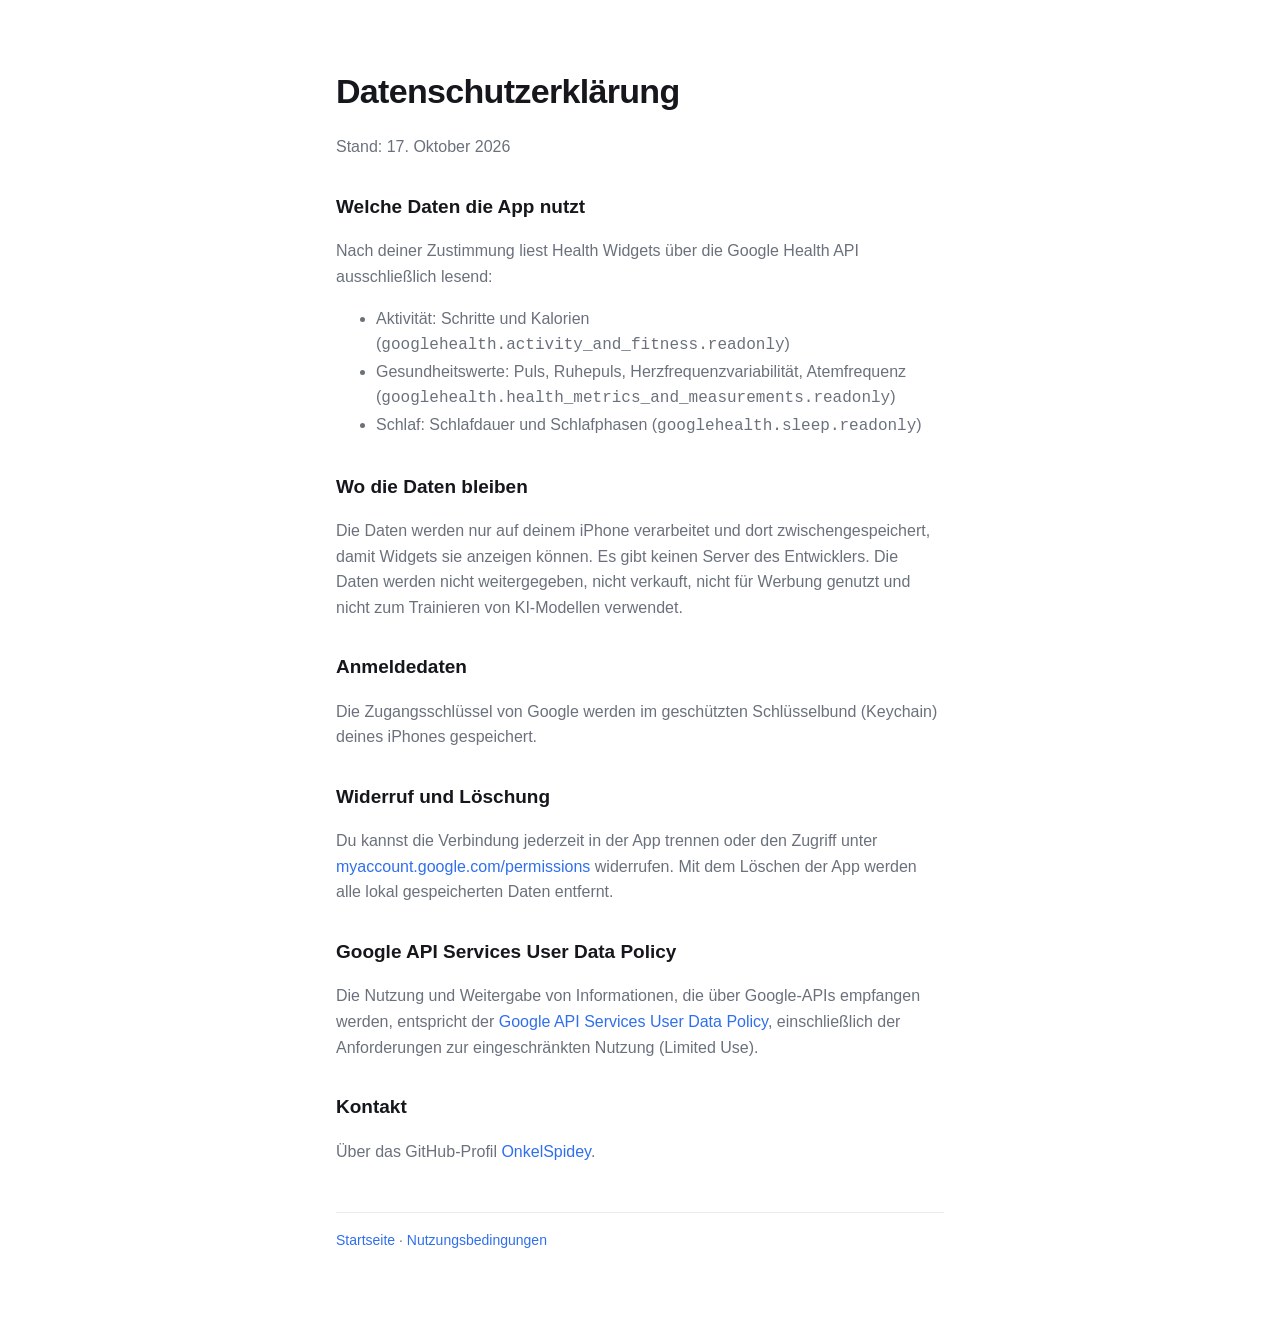
==== privacy.html @ 5466d116 "Startseite, Datenschutz und Nutzungsbedingungen für Health Widgets Co-Authored-By: Claude Opus 5.5 <" ====
<!doctype html>
<html lang="de">
<head>
<meta charset="utf-8"><meta name="viewport" content="width=device-width, initial-scale=1">
<title>Datenschutz · Health Widgets</title>
<link rel="stylesheet" href="style.css">
</head>
<body>
<main>
<h1>Datenschutzerklärung</h1>
<p>Stand: 17. Oktober 2026</p>

<h2>Welche Daten die App nutzt</h2>
<p>Nach deiner Zustimmung liest Health Widgets über die Google Health API ausschließlich lesend:</p>
<ul>
<li>Aktivität: Schritte und Kalorien (<code>googlehealth.activity_and_fitness.readonly</code>)</li>
<li>Gesundheitswerte: Puls, Ruhepuls, Herzfrequenzvariabilität, Atemfrequenz (<code>googlehealth.health_metrics_and_measurements.readonly</code>)</li>
<li>Schlaf: Schlafdauer und Schlafphasen (<code>googlehealth.sleep.readonly</code>)</li>
</ul>

<h2>Wo die Daten bleiben</h2>
<p>Die Daten werden nur auf deinem iPhone verarbeitet und dort zwischengespeichert, damit Widgets sie anzeigen können.
Es gibt keinen Server des Entwicklers. Die Daten werden nicht weitergegeben, nicht verkauft, nicht für Werbung genutzt
und nicht zum Trainieren von KI-Modellen verwendet.</p>

<h2>Anmeldedaten</h2>
<p>Die Zugangsschlüssel von Google werden im geschützten Schlüsselbund (Keychain) deines iPhones gespeichert.</p>

<h2>Widerruf und Löschung</h2>
<p>Du kannst die Verbindung jederzeit in der App trennen oder den Zugriff unter
<a href="https://myaccount.google.com/permissions">myaccount.google.com/permissions</a> widerrufen.
Mit dem Löschen der App werden alle lokal gespeicherten Daten entfernt.</p>

<h2>Google API Services User Data Policy</h2>
<p>Die Nutzung und Weitergabe von Informationen, die über Google-APIs empfangen werden, entspricht der
<a href="https://developers.google.com/terms/api-services-user-data-policy">Google API Services User Data Policy</a>,
einschließlich der Anforderungen zur eingeschränkten Nutzung (Limited Use).</p>

<h2>Kontakt</h2>
<p>Über das GitHub-Profil <a href="https://github.com/OnkelSpidey">OnkelSpidey</a>.</p>

<footer><a href="index.html">Startseite</a> · <a href="terms.html">Nutzungsbedingungen</a></footer>
</main>
</body>
</html>
---- style.css ----
:root { --bg:#ffffff; --text:#15171c; --muted:#6b717c; --line:#e9ecf1; --accent:#2f6fed; }
@media (prefers-color-scheme: dark) { :root { --bg:#17181b; --text:#f2f3f5; --muted:#9ba1aa; --line:#2d3036; --accent:#82a9ff; } }
* { box-sizing: border-box; }
body { margin:0; background:var(--bg); color:var(--text); font:16px/1.6 -apple-system, BlinkMacSystemFont, "Segoe UI", Roboto, sans-serif; }
main { max-width:640px; margin:0 auto; padding:64px 16px 80px; }
h1 { font-size:34px; letter-spacing:-0.02em; margin:0 0 8px; }
h2 { font-size:19px; margin:32px 0 6px; }
p, li { color:var(--muted); }
a { color:var(--accent); text-decoration:none; }
footer { margin-top:48px; padding-top:16px; border-top:1px solid var(--line); font-size:14px; color:var(--muted); }
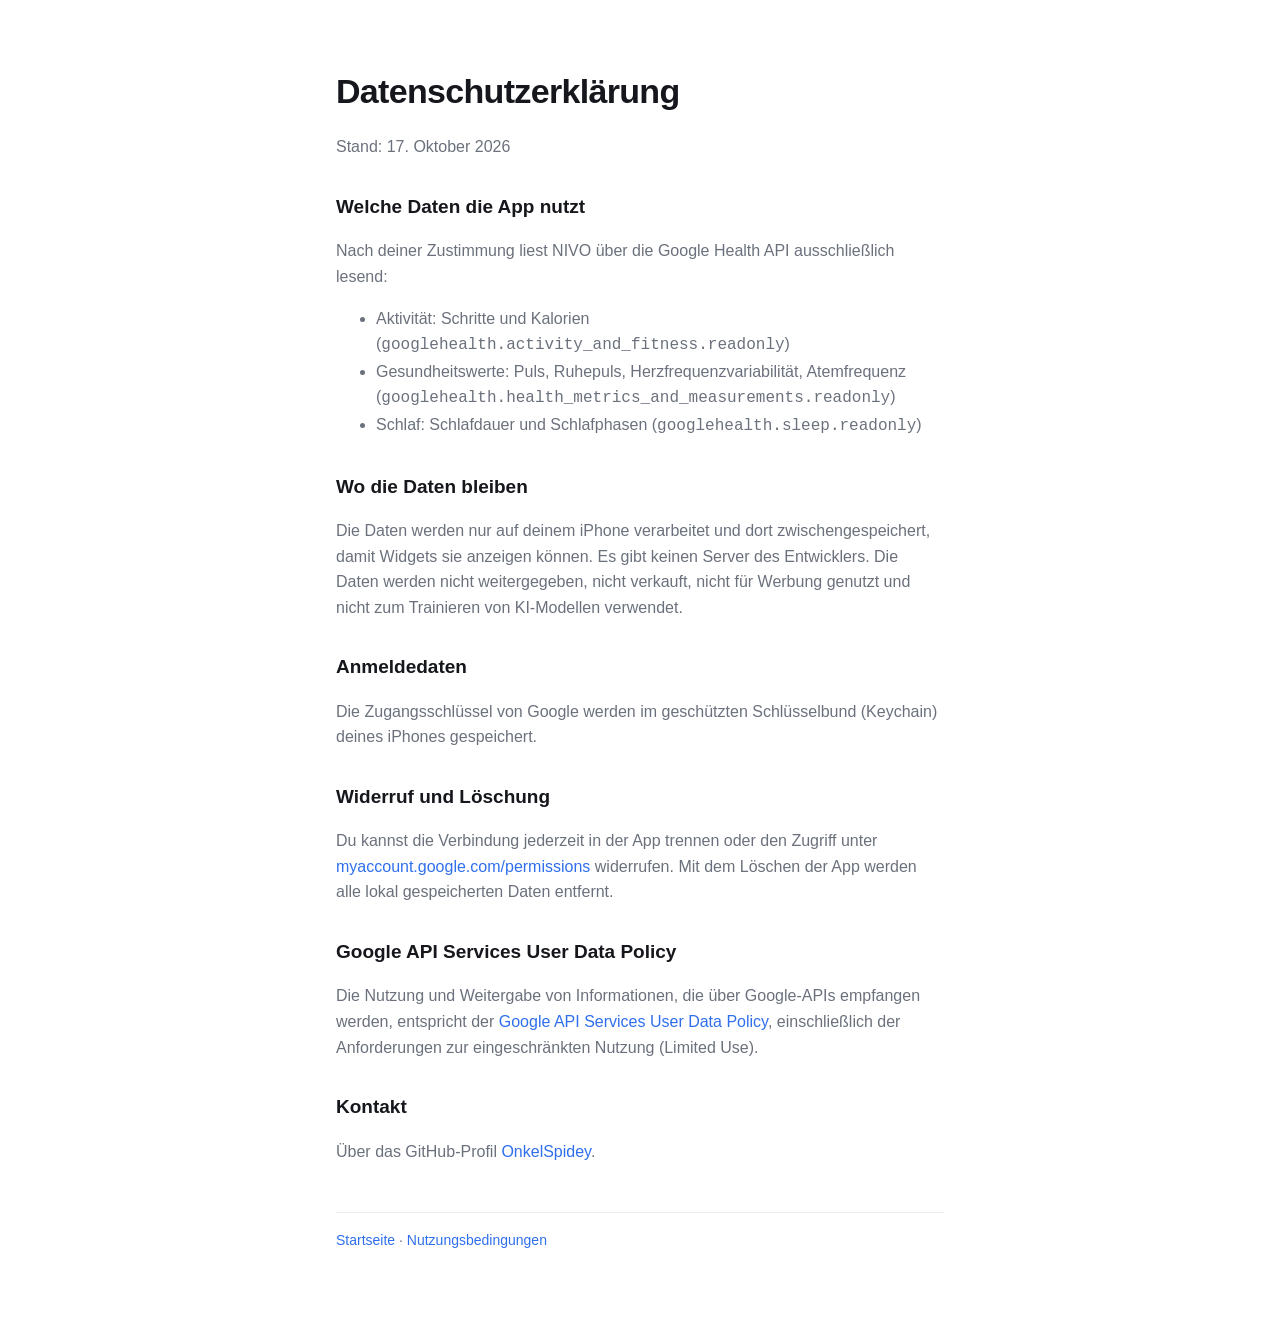
==== commit 79025a03: "Rename app to NIVO Co-Authored-By: Claude Opus 5.5 <noreply@anthropic.com>" ====
--- a/privacy.html
+++ b/privacy.html
@@ -2,7 +2,7 @@
 <html lang="de">
 <head>
 <meta charset="utf-8"><meta name="viewport" content="width=device-width, initial-scale=1">
-<title>Datenschutz · Health Widgets</title>
+<title>Datenschutz · NIVO</title>
 <link rel="stylesheet" href="style.css">
 </head>
 <body>
@@ -11,7 +11,7 @@
 <p>Stand: 17. Oktober 2026</p>
 
 <h2>Welche Daten die App nutzt</h2>
-<p>Nach deiner Zustimmung liest Health Widgets über die Google Health API ausschließlich lesend:</p>
+<p>Nach deiner Zustimmung liest NIVO über die Google Health API ausschließlich lesend:</p>
 <ul>
 <li>Aktivität: Schritte und Kalorien (<code>googlehealth.activity_and_fitness.readonly</code>)</li>
 <li>Gesundheitswerte: Puls, Ruhepuls, Herzfrequenzvariabilität, Atemfrequenz (<code>googlehealth.health_metrics_and_measurements.readonly</code>)</li>
